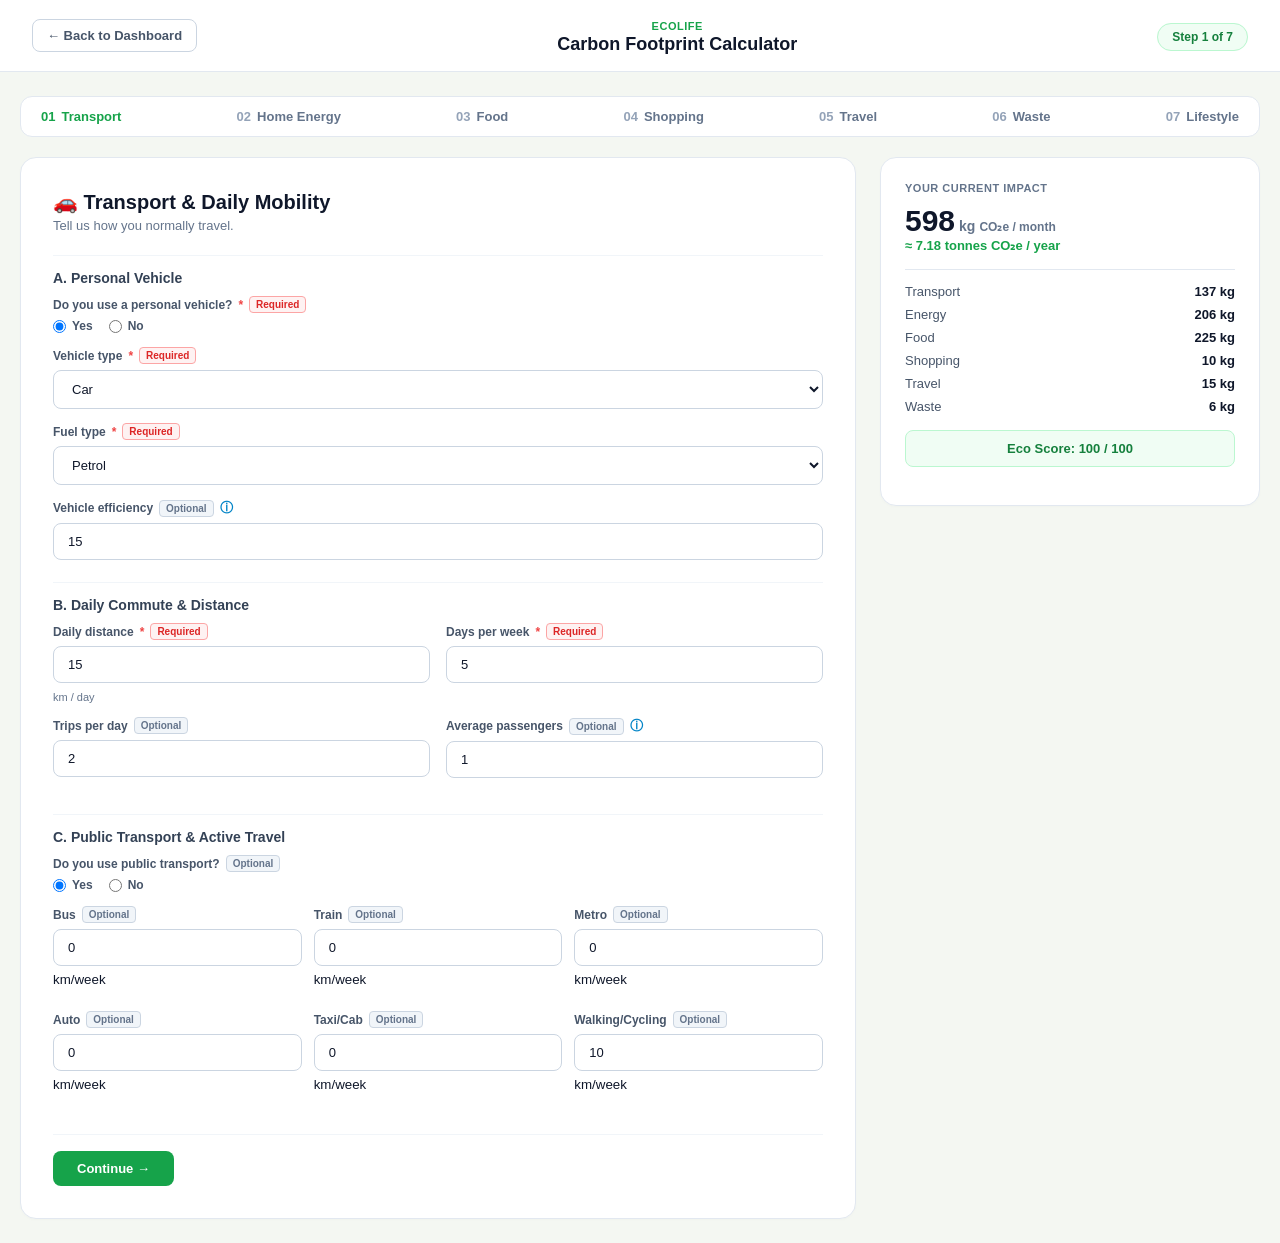
==== frontend/carbon-calculator.html @ 73c5701c "Updated website" ====
<!DOCTYPE html>
<html lang="en">
<head>
    <meta charset="UTF-8">
    <meta name="viewport" content="width=device-width, initial-scale=1.0">
    <title>EcoLife - Advanced Carbon Footprint Calculator</title>
    <link rel="stylesheet" href="carbon-calculator.css">
</head>
<body>

    <!-- Header -->
    <header class="calc-header">
        <div class="header-left">
            <button id="back-to-dashboard" class="btn-back">← Back to Dashboard</button>
        </div>
        <div class="header-center">
            <span class="brand-tag">EcoLife</span>
            <h1>Carbon Footprint Calculator</h1>
        </div>
        <div class="header-right">
            <span id="step-indicator" class="step-indicator-badge">Step 1 of 7</span>
        </div>
    </header>

    <div class="calc-wrapper">
        <!-- Progress Stepper Bar -->
        <nav class="stepper-nav">
            <div class="step-item active" data-step="1"><strong>01</strong> Transport</div>
            <div class="step-item" data-step="2"><strong>02</strong> Home Energy</div>
            <div class="step-item" data-step="3"><strong>03</strong> Food</div>
            <div class="step-item" data-step="4"><strong>04</strong> Shopping</div>
            <div class="step-item" data-step="5"><strong>05</strong> Travel</div>
            <div class="step-item" data-step="6"><strong>06</strong> Waste</div>
            <div class="step-item" data-step="7"><strong>07</strong> Lifestyle</div>
        </nav>

        <div class="calc-grid">
            <!-- LEFT: Detailed Input Form -->
            <main class="calc-form-pane">
                
                <!-- STEP 1: TRANSPORT -->
                <section class="form-section active" id="section-1">
                    <h2>🚗 Transport & Daily Mobility</h2>
                    <p class="section-subtitle">Tell us how you normally travel.</p>
                    
                    <h3>A. Personal Vehicle</h3>
                    <div class="form-group">
                        <label>Do you use a personal vehicle? <span class="required">*</span> <span class="required-badge">Required</span></label>
                        <div class="radio-group" id="group-has-vehicle">
                            <label><input type="radio" name="hasVehicle" value="yes" checked> Yes</label>
                            <label><input type="radio" name="hasVehicle" value="no"> No</label>
                        </div>
                    </div>

                    <div id="personal-vehicle-conditional-box">
                        <div class="form-group">
                            <label>Vehicle type <span class="required">*</span> <span class="required-badge">Required</span></label>
                            <select id="veh-type" class="form-control">
                                <option value="car">Car</option>
                                <option value="suv">SUV</option>
                                <option value="motorcycle">Motorcycle</option>
                                <option value="scooter">Scooter</option>
                                <option value="van">Van</option>
                                <option value="pickup">Pickup</option>
                                <option value="other">Other</option>
                            </select>
                        </div>

                        <div class="form-group">
                            <label>Fuel type <span class="required">*</span> <span class="required-badge">Required</span></label>
                            <select id="veh-fuel" class="form-control">
                                <option value="petrol">Petrol</option>
                                <option value="diesel">Diesel</option>
                                <option value="cng">CNG</option>
                                <option value="hybrid">Hybrid</option>
                                <option value="electric">Electric</option>
                            </select>
                        </div>

                        <div class="form-group" id="efficiency-group-container">
                            <label id="efficiency-label-text">Vehicle efficiency <span class="optional-badge">Optional</span> <span class="info-icon" title="km/L means how many kilometres a vehicle can travel using one litre of fuel.">ⓘ</span></label>
                            <input type="number" id="veh-efficiency" class="form-control" value="15" min="1">
                        </div>
                    </div>

                    <h3>B. Daily Commute & Distance</h3>
                    <div class="form-row">
                        <div class="form-group">
                            <label>Daily distance <span class="required">*</span> <span class="required-badge">Required</span></label>
                            <input type="number" id="commute-dist" class="form-control" value="15" min="0">
                            <small class="field-unit">km / day</small>
                        </div>
                        <div class="form-group">
                            <label>Days per week <span class="required">*</span> <span class="required-badge">Required</span></label>
                            <input type="number" id="commute-days" class="form-control" value="5" min="0" max="7">
                        </div>
                    </div>

                    <div class="form-row">
                        <div class="form-group">
                            <label>Trips per day <span class="optional-badge">Optional</span></label>
                            <input type="number" id="commute-trips" class="form-control" value="2" min="1">
                        </div>
                        <div class="form-group">
                            <label>Average passengers <span class="optional-badge">Optional</span> <span class="info-icon" title="If multiple people share the same vehicle, emissions can be divided among passengers.">ⓘ</span></label>
                            <input type="number" id="veh-passengers" class="form-control" value="1" min="1">
                        </div>
                    </div>

                    <h3>C. Public Transport & Active Travel</h3>
                    <div class="form-group">
                        <label>Do you use public transport? <span class="optional-badge">Optional</span></label>
                        <div class="radio-group">
                            <label><input type="radio" name="usePublic" value="yes" checked> Yes</label>
                            <label><input type="radio" name="usePublic" value="no"> No</label>
                        </div>
                    </div>

                    <div id="public-transport-box" class="form-row-3">
                        <div class="form-group"><label>Bus <span class="optional-badge">Optional</span></label><input type="number" id="pub-bus" class="form-control" value="0" min="0"><small>km/week</small></div>
                        <div class="form-group"><label>Train <span class="optional-badge">Optional</span></label><input type="number" id="pub-train" class="form-control" value="0" min="0"><small>km/week</small></div>
                        <div class="form-group"><label>Metro <span class="optional-badge">Optional</span></label><input type="number" id="pub-metro" class="form-control" value="0" min="0"><small>km/week</small></div>
                    </div>
                    <div class="form-row-3" style="margin-top: 10px;" id="public-transport-box-2">
                        <div class="form-group"><label>Auto <span class="optional-badge">Optional</span></label><input type="number" id="pub-auto" class="form-control" value="0" min="0"><small>km/week</small></div>
                        <div class="form-group"><label>Taxi/Cab <span class="optional-badge">Optional</span></label><input type="number" id="pub-taxi" class="form-control" value="0" min="0"><small>km/week</small></div>
                        <div class="form-group"><label>Walking/Cycling <span class="optional-badge">Optional</span></label><input type="number" id="act-walk" class="form-control" value="10" min="0"><small>km/week</small></div>
                    </div>
                </section>

                <!-- STEP 2: HOME ENERGY -->
                <section class="form-section" id="section-2" style="display: none;">
                    <h2>⚡ Home Energy</h2>
                    <p class="section-subtitle">Tell us about your household energy consumption.</p>

                    <div class="form-group">
                        <label>Do you know your monthly electricity usage? <span class="required">*</span> <span class="required-badge">Required</span></label>
                        <div class="radio-group" id="know-kwh-group">
                            <label><input type="radio" name="knowKwh" value="yes" checked> Yes</label>
                            <label><input type="radio" name="knowKwh" value="no"> No</label>
                        </div>
                    </div>

                    <div id="kwh-known-box" class="form-group">
                        <label>Monthly electricity <span class="required">*</span> <span class="required-badge">Required</span> <span class="info-icon" title="kWh means kilowatt-hour. This is the electricity unit normally shown on your electricity bill.">ⓘ</span></label>
                        <input type="number" id="energy-kwh" class="form-control" value="200" min="0">
                        <small class="field-unit">kWh / units</small>
                    </div>

                    <div id="kwh-unknown-box" class="form-group" style="display:none;">
                        <label>Monthly electricity bill <span class="optional-badge">Optional (Estimated)</span></label>
                        <input type="number" id="energy-bill" class="form-control" value="1500" min="0">
                        <small class="field-unit">₹ / month</small>
                    </div>

                    <div class="form-group">
                        <label>Do you use solar electricity? <span class="required">*</span> <span class="required-badge">Required</span></label>
                        <div class="radio-group" id="has-solar-group">
                            <label><input type="radio" name="hasSolar" value="yes"> Yes</label>
                            <label><input type="radio" name="hasSolar" value="no" checked> No</label>
                        </div>
                    </div>

                    <div id="solar-pct-box" class="form-group" style="display:none;">
                        <label>Solar contribution <span class="optional-badge">Optional</span></label>
                        <input type="number" id="energy-solar-pct" class="form-control" value="20" min="0" max="100">
                        <small class="field-unit">%</small>
                    </div>

                    <div class="form-group">
                        <label>Do you use LPG? <span class="optional-badge">Optional</span></label>
                        <div class="radio-group" id="has-lpg-group">
                            <label><input type="radio" name="hasLpg" value="yes" checked> Yes</label>
                            <label><input type="radio" name="hasLpg" value="no"> No</label>
                        </div>
                    </div>

                    <div id="lpg-details-box" class="form-row">
                        <div class="form-group">
                            <label>Cylinder size <span class="required">*</span> <span class="required-badge">Required</span></label>
                            <select id="lpg-size" class="form-control">
                                <option value="5">5 kg</option>
                                <option value="14.2" selected>14.2 kg</option>
                                <option value="19">19 kg</option>
                                <option value="other">Other</option>
                            </select>
                        </div>
                        <div class="form-group">
                            <label>Cylinders per month <span class="required">*</span> <span class="required-badge">Required</span></label>
                            <input type="number" id="lpg-count" class="form-control" value="1" min="0">
                        </div>
                    </div>

                    <h3>Air Conditioner & Appliances</h3>
                    <div class="form-group">
                        <label>Do you use AC? <span class="optional-badge">Optional</span></label>
                        <div class="radio-group" id="has-ac-group">
                            <label><input type="radio" name="hasAc" value="yes"> Yes</label>
                            <label><input type="radio" name="hasAc" value="no" checked> No</label>
                        </div>
                    </div>

                    <div id="ac-details-box" style="display:none;">
                        <div class="form-row">
                            <div class="form-group">
                                <label>AC type <span class="optional-badge">Optional</span></label>
                                <select id="ac-type" class="form-control">
                                    <option value="split">Split</option>
                                    <option value="window">Window</option>
                                    <option value="inverter">Inverter</option>
                                    <option value="central">Central</option>
                                </select>
                            </div>
                            <div class="form-group">
                                <label>Quantity <span class="required">*</span> <span class="required-badge">Required</span></label>
                                <input type="number" id="ac-qty" class="form-control" value="1" min="1">
                            </div>
                        </div>
                        <div class="form-row">
                            <div class="form-group">
                                <label>Hours / day <span class="required">*</span> <span class="required-badge">Required</span></label>
                                <input type="number" id="ac-hours" class="form-control" value="4" min="0" max="24">
                            </div>
                            <div class="form-group">
                                <label>Days / month <span class="required">*</span> <span class="required-badge">Required</span></label>
                                <input type="number" id="ac-days" class="form-control" value="30" min="0" max="31">
                            </div>
                        </div>
                    </div>
                </section>

                <!-- STEP 3: FOOD -->
                <section class="form-section" id="section-3" style="display: none;">
                    <h2>🍽️ Food & Diet</h2>
                    <p class="section-subtitle">Tell us about your usual food habits.</p>

                    <div class="form-group">
                        <label>Diet type <span class="required">*</span> <span class="required-badge">Required</span></label>
                        <select id="food-diet-type" class="form-control">
                            <option value="vegan">Vegan</option>
                            <option value="vegetarian">Vegetarian</option>
                            <option value="eggVeg">Vegetarian + Eggs</option>
                            <option value="pescatarian">Pescatarian</option>
                            <option value="nonVeg" selected>Non-Vegetarian</option>
                        </select>
                    </div>

                    <div id="conditional-meat-box">
                        <h3>Meat & Seafood Frequency</h3>
                        <div class="form-row">
                            <div class="form-group"><label>Chicken <span class="optional-badge">Optional</span></label><select id="freq-chicken" class="form-control"><option value="never">Never</option><option value="rarely">Rarely</option><option value="1-2" selected>1–2 times/week</option><option value="3-5">3–5 times/week</option><option value="daily">Daily</option></select></div>
                            <div class="form-group"><label>Mutton/Lamb <span class="optional-badge">Optional</span></label><select id="freq-mutton" class="form-control"><option value="never" selected>Never</option><option value="rarely">Rarely</option><option value="1-2">1–2 times/week</option><option value="3-5">3–5 times/week</option><option value="daily">Daily</option></select></div>
                        </div>
                        <div class="form-row">
                            <div class="form-group"><label>Fish <span class="optional-badge">Optional</span></label><select id="freq-fish" class="form-control"><option value="never" selected>Never</option><option value="rarely">Rarely</option><option value="1-2">1–2 times/week</option><option value="3-5">3–5 times/week</option><option value="daily">Daily</option></select></div>
                            <div class="form-group"><label>Eggs <span class="optional-badge">Optional</span></label><select id="freq-eggs" class="form-control"><option value="never">Never</option><option value="rarely">Rarely</option><option value="1-2" selected>1–2 times/week</option><option value="3-5">3–5 times/week</option><option value="daily">Daily</option></select></div>
                        </div>
                    </div>

                    <div id="conditional-dairy-box">
                        <h3>Dairy</h3>
                        <div class="form-row">
                            <div class="form-group"><label>Milk <span class="optional-badge">Optional</span></label><select id="dairy-milk" class="form-control"><option value="none">None</option><option value="low">&lt;1 glass/day</option><option value="med" selected>1–2 glasses/day</option><option value="high">2+ glasses/day</option></select></div>
                            <div class="form-group"><label>Cheese <span class="optional-badge">Optional</span></label><select id="dairy-cheese" class="form-control"><option value="never">Never</option><option value="rarely">Rarely</option><option value="sometimes" selected>Sometimes</option><option value="often">Often</option></select></div>
                        </div>
                    </div>

                    <h3>Food Waste</h3>
                    <div class="form-group">
                        <label>How much food do you throw away? <span class="optional-badge">Optional</span></label>
                        <select id="food-waste" class="form-control">
                            <option value="veryLow">Very Low</option>
                            <option value="low">Low</option>
                            <option value="avg" selected>Average</option>
                            <option value="high">High</option>
                            <option value="veryHigh">Very High</option>
                        </select>
                    </div>
                </section>

                <!-- STEP 4: SHOPPING -->
                <section class="form-section" id="section-4" style="display: none;">
                    <h2>🛍️ Shopping & Purchased Products</h2>
                    <p class="section-subtitle">Add the products you purchased.</p>

                    <div class="add-box">
                        <div class="form-group">
                            <label>Category <span class="required">*</span> <span class="required-badge">Required</span></label>
                            <select id="shop-cat" class="form-control">
                                <option value="clothing">Clothing</option>
                                <option value="footwear">Footwear</option>
                                <option value="electronics">Electronics</option>
                                <option value="furniture">Furniture</option>
                                <option value="appliances">Appliances</option>
                                <option value="bags">Bags & Accessories</option>
                                <option value="personalCare">Personal Care</option>
                                <option value="household">Household Items</option>
                            </select>
                        </div>

                        <!-- DYNAMIC SUB-ITEM SELECTOR -->
                        <div class="form-group" id="subcat-container">
                            <label>Product Type <span class="required">*</span> <span class="required-badge">Required</span></label>
                            <select id="shop-subcat" class="form-control"></select>
                        </div>

                        <!-- DYNAMIC MATERIAL SELECTOR -->
                        <div class="form-group" id="material-container">
                            <label>Material / Type <span class="optional-badge">Optional</span></label>
                            <select id="shop-material" class="form-control"></select>
                        </div>

                        <div class="form-row">
                            <div class="form-group">
                                <label>Quantity <span class="required">*</span> <span class="required-badge">Required</span></label>
                                <input type="number" id="shop-qty" class="form-control" value="1" min="1">
                            </div>
                            <div class="form-group">
                                <label>Condition <span class="optional-badge">Optional</span></label>
                                <select id="shop-condition" class="form-control">
                                    <option value="new">Brand New</option>
                                    <option value="secondHand">Second-hand</option>
                                </select>
                            </div>
                        </div>

                        <button type="button" id="add-product-btn" class="btn-sub">+ Add Product to List</button>
                    </div>

                    <div id="shopping-list-display" class="item-display-container"></div>
                </section>

                <!-- STEP 5: TRAVEL -->
                <section class="form-section" id="section-5" style="display: none;">
                    <h2>✈️ Travel & Transit</h2>
                    <p class="section-subtitle">Record your long distance travel and flights.</p>

                    <div class="form-group">
                        <label>Select travel modes used in the last 12 months: <span class="optional-badge">Optional</span></label>
                        <div class="checkbox-group-grid">
                            <label><input type="checkbox" id="chk-airplane" checked> ✈️ Airplane</label>
                            <label><input type="checkbox" id="chk-train"> 🚆 Train</label>
                            <label><input type="checkbox" id="chk-bus"> 🚌 Bus</label>
                            <label><input type="checkbox" id="chk-road"> 🚗 Road Trip</label>
                        </div>
                    </div>

                    <!-- AIRPLANE PANEL -->
                    <div id="panel-airplane" class="travel-sub-panel">
                        <h3>✈️ Airplane Flights</h3>
                        <div class="form-row">
                            <div class="form-group">
                                <label>Flight type <span class="required">*</span> <span class="required-badge">Required</span></label>
                                <select id="flight-type" class="form-control">
                                    <option value="domestic">Domestic</option>
                                    <option value="international">International</option>
                                </select>
                            </div>
                            <div class="form-group">
                                <label>Class <span class="required">*</span> <span class="required-badge">Required</span></label>
                                <select id="flight-class" class="form-control">
                                    <option value="economy">Economy</option>
                                    <option value="business">Business</option>
                                </select>
                            </div>
                        </div>
                        <div class="form-row">
                            <div class="form-group">
                                <label>Approximate distance <span class="required">*</span> <span class="required-badge">Required</span></label>
                                <input type="number" id="flight-dist" class="form-control" value="1200" min="0">
                                <small class="field-unit">km (one-way or total)</small>
                            </div>
                            <div class="form-group">
                                <label>Number of trips (Round-trips) <span class="required">*</span> <span class="required-badge">Required</span></label>
                                <input type="number" id="flight-trips" class="form-control" value="1" min="0">
                            </div>
                        </div>
                    </div>

                    <!-- TRAIN PANEL -->
                    <div id="panel-train" class="travel-sub-panel" style="display:none;">
                        <h3>🚆 Train Travel</h3>
                        <div class="form-row">
                            <div class="form-group"><label>Distance per trip <span class="required">*</span></label><input type="number" id="train-dist" class="form-control" value="300" min="0"><small>km</small></div>
                            <div class="form-group"><label>Trips per year <span class="required">*</span></label><input type="number" id="train-trips" class="form-control" value="4" min="0"></div>
                        </div>
                    </div>

                    <!-- BUS PANEL -->
                    <div id="panel-bus" class="travel-sub-panel" style="display:none;">
                        <h3>🚌 Bus Travel</h3>
                        <div class="form-row">
                            <div class="form-group"><label>Distance per trip <span class="required">*</span></label><input type="number" id="bus-dist" class="form-control" value="200" min="0"><small>km</small></div>
                            <div class="form-group"><label>Trips per year <span class="required">*</span></label><input type="number" id="bus-trips" class="form-control" value="2" min="0"></div>
                        </div>
                    </div>

                    <!-- ROAD TRIP PANEL -->
                    <div id="panel-road" class="travel-sub-panel" style="display:none;">
                        <h3>🚗 Road Trips</h3>
                        <div class="form-row">
                            <div class="form-group"><label>Total road trip distance <span class="required">*</span></label><input type="number" id="road-dist" class="form-control" value="1000" min="0"><small>km / year</small></div>
                            <div class="form-group"><label>Passengers sharing <span class="optional-badge">Optional</span></label><input type="number" id="road-pass" class="form-control" value="2" min="1"></div>
                        </div>
                    </div>
                </section>

                <!-- STEP 6: WASTE -->
                <section class="form-section" id="section-6" style="display: none;">
                    <h2>🗑️ Waste & Recycling</h2>
                    <p class="section-subtitle">Household waste generation and recycling habits.</p>

                    <div class="form-row">
                        <div class="form-group">
                            <label>Household size <span class="required">*</span> <span class="required-badge">Required</span> <span class="info-icon" title="Enter how many people normally live in your household.">ⓘ</span></label>
                            <input type="number" id="waste-household" class="form-control" value="3" min="1">
                        </div>
                        <div class="form-group">
                            <label>Waste level <span class="required">*</span> <span class="required-badge">Required</span></label>
                            <select id="waste-level" class="form-control">
                                <option value="low">Low</option>
                                <option value="average" selected>Average</option>
                                <option value="high">High</option>
                            </select>
                        </div>
                    </div>
                </section>

                <!-- STEP 7: LIFESTYLE / ECO HABITS -->
                <section class="form-section" id="section-7" style="display: none;">
                    <h2>🌱 Lifestyle & Eco Habits</h2>
                    <p class="section-subtitle">Your sustainable habits (boosts your Eco Score).</p>

                    <div class="form-row">
                        <div class="form-group">
                            <label>Reusable shopping bags? <span class="optional-badge">Optional</span></label>
                            <select id="habit-reusables" class="form-control"><option value="always" selected>Always</option><option value="sometimes">Sometimes</option><option value="never">Never</option></select>
                        </div>
                        <div class="form-group">
                            <label>Recycle regularly? <span class="optional-badge">Optional</span></label>
                            <select id="habit-recycle" class="form-control"><option value="yes" selected>Yes</option><option value="sometimes">Sometimes</option><option value="no">No</option></select>
                        </div>
                    </div>
                    <div class="form-row">
                        <div class="form-group">
                            <label>Use LED bulbs? <span class="optional-badge">Optional</span></label>
                            <select id="habit-led" class="form-control"><option value="yes" selected>Yes</option><option value="no">No</option></select>
                        </div>
                        <div class="form-group">
                            <label>Walk/cycle for short trips? <span class="optional-badge">Optional</span></label>
                            <select id="habit-walk" class="form-control"><option value="often" selected>Often</option><option value="sometimes">Sometimes</option><option value="never">Never</option></select>
                        </div>
                    </div>
                </section>

                <!-- Navigation Controls -->
                <div class="form-nav-footer">
                    <button type="button" id="prev-btn" class="btn-secondary" style="display: none;">← Back</button>
                    <button type="button" id="next-btn" class="btn-primary">Continue →</button>
                </div>

            </main>

            <!-- RIGHT: Live Carbon Summary Panel -->
            <aside class="calc-summary-pane">
                <h3>YOUR CURRENT IMPACT</h3>
                <div class="summary-big-val">
                    <span id="summary-monthly">287</span> <small>kg</small>
                    <p>CO₂e / month</p>
                </div>
                <div id="summary-annual" class="summary-sub-val">≈ 3.44 tonnes CO₂e / year</div>

                <div class="breakdown-list">
                    <div class="breakdown-row"><span>Transport</span> <strong id="b-trans">85 kg</strong></div>
                    <div class="breakdown-row"><span>Energy</span> <strong id="b-energy">72 kg</strong></div>
                    <div class="breakdown-row"><span>Food</span> <strong id="b-food">48 kg</strong></div>
                    <div class="breakdown-row"><span>Shopping</span> <strong id="b-shop">20 kg</strong></div>
                    <div class="breakdown-row"><span>Travel</span> <strong id="b-travel">12 kg</strong></div>
                    <div class="breakdown-row"><span>Waste</span> <strong id="b-waste">8 kg</strong></div>
                </div>

                <div class="eco-score-card">
                    <span>Eco Score: <strong id="summary-eco">78</strong> / 100</span>
                </div>

                <button type="button" id="save-dashboard-btn" class="btn-save-return" style="display: none;">
                    Save & Return to Dashboard ✓
                </button>
            </aside>
        </div>
    </div>

    <script src="carbon-calculator.js"></script>
</body>
</html>
---- frontend/carbon-calculator.css ----
* {
    margin: 0;
    padding: 0;
    box-sizing: border-box;
}

body {
    background: #F4F7F2;
    color: #0F172A;
    font-family: -apple-system, BlinkMacSystemFont, "Segoe UI", Roboto, sans-serif;
    min-height: 100vh;
    display: flex;
    flex-direction: column;
}

.calc-header {
    background: #FFFFFF;
    border-bottom: 1px solid #E2E8F0;
    padding: 16px 32px;
    display: flex;
    justify-content: space-between;
    align-items: center;
    position: sticky;
    top: 0;
    z-index: 10;
}

.btn-back {
    background: none;
    border: 1px solid #CBD5E1;
    color: #475569;
    padding: 8px 14px;
    border-radius: 8px;
    font-size: 13px;
    font-weight: 600;
    cursor: pointer;
}
.btn-back:hover { background: #F8FAFC; }

.header-center { text-align: center; }
.brand-tag {
    font-size: 11px;
    font-weight: 800;
    color: #16A34A;
    text-transform: uppercase;
    letter-spacing: 0.5px;
}
.header-center h1 {
    font-size: 18px;
    font-weight: 800;
    color: #0F172A;
}

.step-indicator-badge {
    background: #F0FDF4;
    border: 1px solid #BBF7D0;
    color: #15803D;
    font-size: 12px;
    font-weight: 700;
    padding: 6px 14px;
    border-radius: 20px;
}

.calc-wrapper {
    max-width: 1280px;
    width: 100%;
    margin: 24px auto;
    padding: 0 20px;
    flex: 1;
    display: flex;
    flex-direction: column;
    gap: 20px;
}

.stepper-nav {
    display: flex;
    background: #FFFFFF;
    border: 1px solid #E2E8F0;
    border-radius: 12px;
    padding: 12px 20px;
    justify-content: space-between;
    overflow-x: auto;
}

.step-item {
    font-size: 13px;
    font-weight: 600;
    color: #64748B;
    display: flex;
    gap: 6px;
    align-items: center;
    white-space: nowrap;
}
.step-item strong { color: #94A3B8; }
.step-item.active { color: #16A34A; }
.step-item.active strong { color: #16A34A; }

.calc-grid {
    display: grid;
    grid-template-columns: 1fr 380px;
    gap: 24px;
    align-items: flex-start;
}

.calc-form-pane {
    background: #FFFFFF;
    border: 1px solid #E2E8F0;
    border-radius: 16px;
    padding: 32px;
    box-shadow: 0 1px 3px rgba(0,0,0,0.02);
}

.form-section h2 {
    font-size: 20px;
    font-weight: 800;
    color: #0F172A;
    margin-bottom: 4px;
}
.section-subtitle {
    font-size: 13px;
    color: #64748B;
    margin-bottom: 20px;
}

.form-section h3 {
    font-size: 14px;
    font-weight: 700;
    color: #334155;
    margin-top: 22px;
    margin-bottom: 10px;
    border-top: 1px solid #F1F5F9;
    padding-top: 14px;
}

.form-group {
    display: flex;
    flex-direction: column;
    gap: 6px;
    margin-bottom: 14px;
}
.form-group label {
    font-size: 12px;
    font-weight: 700;
    color: #475569;
    display: flex;
    align-items: center;
    gap: 6px;
}

.required {
    color: #EF4444;
    font-weight: 800;
}

.required-badge {
    background: #FEF2F2;
    border: 1px solid #FCA5A5;
    color: #DC2626;
    font-size: 10px;
    padding: 2px 6px;
    border-radius: 4px;
    font-weight: 700;
}

.optional-badge {
    background: #F1F5F9;
    border: 1px solid #CBD5E1;
    color: #64748B;
    font-size: 10px;
    padding: 2px 6px;
    border-radius: 4px;
    font-weight: 600;
}

.info-icon {
    cursor: pointer;
    color: #0284C7;
    font-size: 13px;
    font-weight: bold;
}

.form-control {
    padding: 10px 14px;
    border: 1px solid #CBD5E1;
    border-radius: 8px;
    font-size: 13px;
    outline: none;
    background: #FFF;
    color: #0F172A;
    width: 100%;
}
.form-control:focus { border-color: #16A34A; }
.form-control.error-border { border-color: #EF4444 !important; background: #FEF2F2; }

.field-unit {
    font-size: 11px;
    color: #64748B;
    margin-top: 2px;
}

.form-row {
    display: grid;
    grid-template-columns: 1fr 1fr;
    gap: 16px;
}
.form-row-3 {
    display: grid;
    grid-template-columns: repeat(3, 1fr);
    gap: 12px;
}

.radio-group {
    display: flex;
    gap: 16px;
    font-size: 13px;
    font-weight: 600;
    color: #334155;
    align-items: center;
}

.checkbox-group-grid {
    display: grid;
    grid-template-columns: 1fr 1fr;
    gap: 10px;
    font-size: 13px;
    font-weight: 600;
    color: #334155;
}

.travel-sub-panel {
    background: #F8FAFC;
    border: 1px solid #E2E8F0;
    padding: 16px;
    border-radius: 10px;
    margin-top: 14px;
}

.add-box {
    background: #F8FAFC;
    border: 1px dashed #CBD5E1;
    padding: 16px;
    border-radius: 10px;
    margin-bottom: 16px;
}
.btn-sub {
    background: #E2E8F0;
    border: none;
    color: #334155;
    padding: 8px 14px;
    border-radius: 6px;
    font-size: 12px;
    font-weight: 700;
    cursor: pointer;
    margin-top: 8px;
}
.btn-sub:hover { background: #CBD5E1; }

.item-display-container {
    display: flex;
    flex-direction: column;
    gap: 6px;
    max-height: 140px;
    overflow-y: auto;
}
.item-row {
    background: #F8FAFC;
    border: 1px solid #E2E8F0;
    padding: 6px 10px;
    border-radius: 6px;
    font-size: 12px;
    display: flex;
    justify-content: space-between;
    align-items: center;
}
.item-row button {
    background: none; border: none; color: #EF4444; font-weight: 800; cursor: pointer;
}

.form-nav-footer {
    display: flex;
    justify-content: space-between;
    margin-top: 28px;
    padding-top: 16px;
    border-top: 1px solid #F1F5F9;
}
.btn-primary {
    background: #16A34A;
    color: #FFFFFF;
    border: none;
    padding: 10px 24px;
    border-radius: 8px;
    font-size: 13px;
    font-weight: 700;
    cursor: pointer;
}
.btn-primary:hover { background: #15803D; }

.btn-secondary {
    background: #F1F5F9;
    color: #475569;
    border: none;
    padding: 10px 20px;
    border-radius: 8px;
    font-size: 13px;
    font-weight: 700;
    cursor: pointer;
}
.btn-secondary:hover { background: #E2E8F0; }

/* Summary Pane */
.calc-summary-pane {
    background: #FFFFFF;
    border: 1px solid #E2E8F0;
    border-radius: 16px;
    padding: 24px;
    position: sticky;
    top: 88px;
    box-shadow: 0 1px 3px rgba(0,0,0,0.02);
}
.calc-summary-pane h3 {
    font-size: 11px;
    font-weight: 800;
    color: #64748B;
    letter-spacing: 0.5px;
    margin-bottom: 10px;
}
.summary-big-val {
    font-size: 30px;
    font-weight: 800;
    color: #0F172A;
    display: flex;
    align-items: baseline;
    gap: 4px;
}
.summary-big-val small { font-size: 14px; color: #64748B; font-weight: 600; }
.summary-big-val p { font-size: 12px; color: #64748B; width: 100%; margin-bottom: 2px; }
.summary-sub-val {
    font-size: 13px;
    font-weight: 700;
    color: #16A34A;
    margin-bottom: 16px;
}

.breakdown-list {
    display: flex;
    flex-direction: column;
    gap: 8px;
    border-top: 1px solid #E2E8F0;
    padding-top: 14px;
    margin-bottom: 16px;
}
.breakdown-row {
    display: flex;
    justify-content: space-between;
    font-size: 13px;
    color: #475569;
}
.breakdown-row strong { color: #0F172A; }

.eco-score-card {
    background: #F0FDF4;
    border: 1px solid #BBF7D0;
    padding: 10px;
    border-radius: 8px;
    text-align: center;
    font-size: 13px;
    color: #15803D;
    font-weight: 600;
    margin-bottom: 14px;
}

.btn-save-return {
    background: #16A34A;
    color: #FFFFFF;
    border: none;
    width: 100%;
    padding: 12px;
    border-radius: 8px;
    font-size: 14px;
    font-weight: 700;
    cursor: pointer;
    box-shadow: 0 4px 12px rgba(22, 163, 74, 0.2);
}
.btn-save-return:hover { background: #15803D; }

@media(max-width: 900px) {
    .calc-grid { grid-template-columns: 1fr; }
    .stepper-nav { display: none; }
}
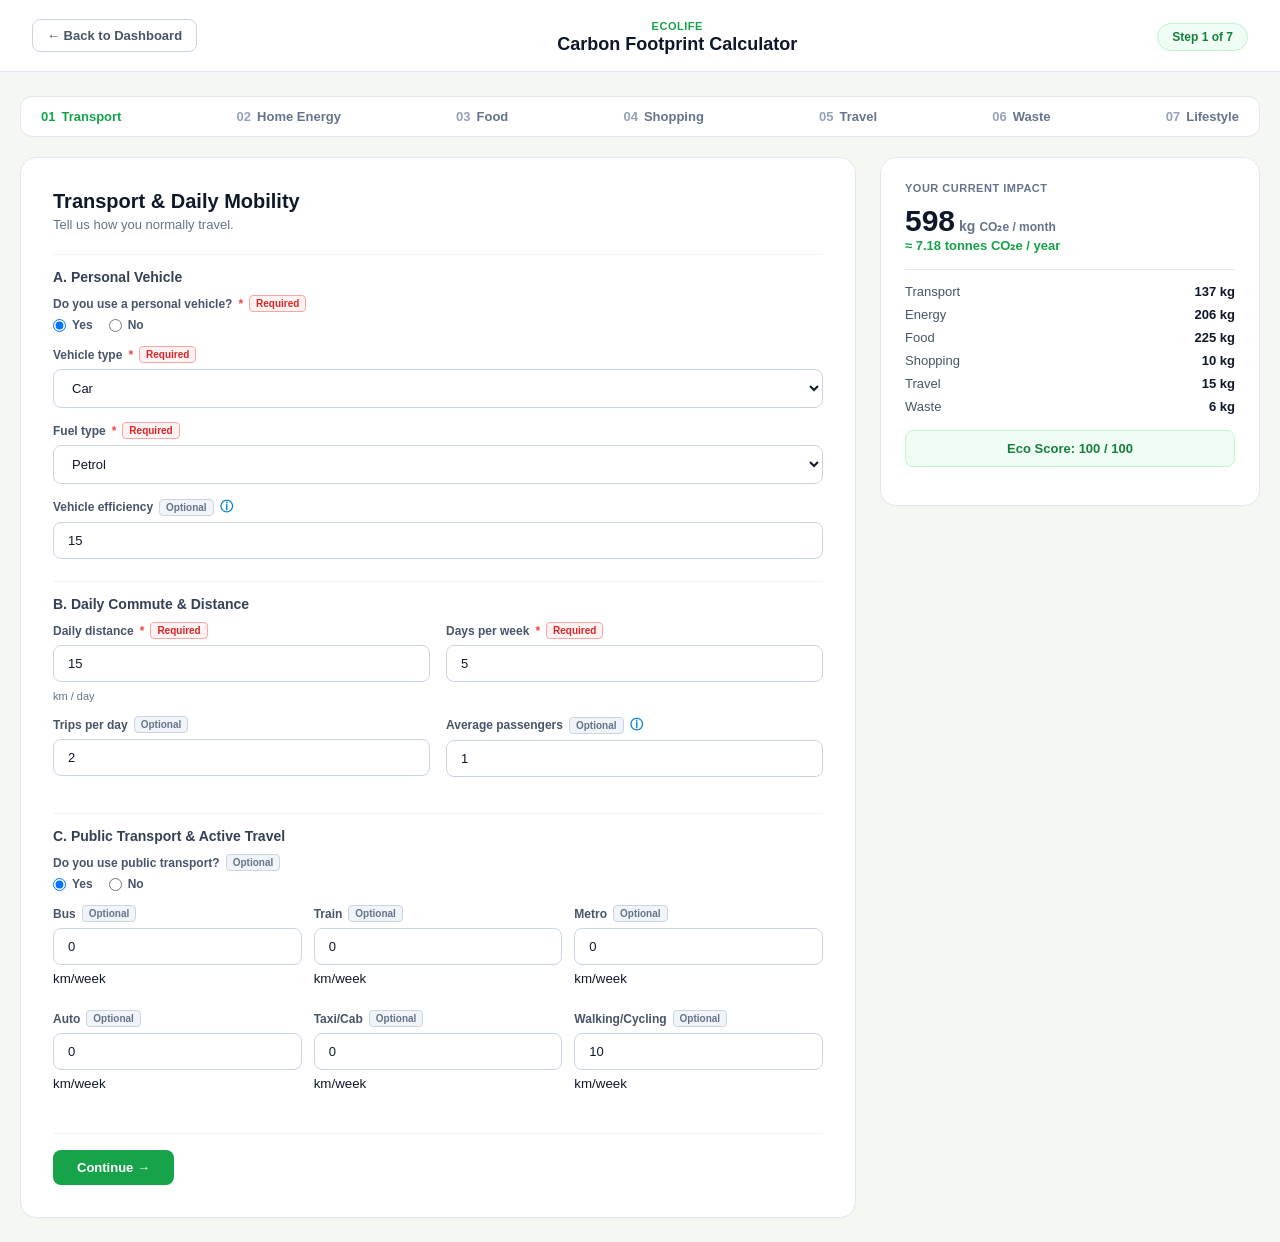
==== commit 6f645a99: "Update project" ====
--- a/frontend/carbon-calculator.html
+++ b/frontend/carbon-calculator.html
@@ -40,7 +40,7 @@
                 
                 <!-- STEP 1: TRANSPORT -->
                 <section class="form-section active" id="section-1">
-                    <h2>🚗 Transport & Daily Mobility</h2>
+                    <h2> Transport & Daily Mobility</h2>
                     <p class="section-subtitle">Tell us how you normally travel.</p>
                     
                     <h3>A. Personal Vehicle</h3>
